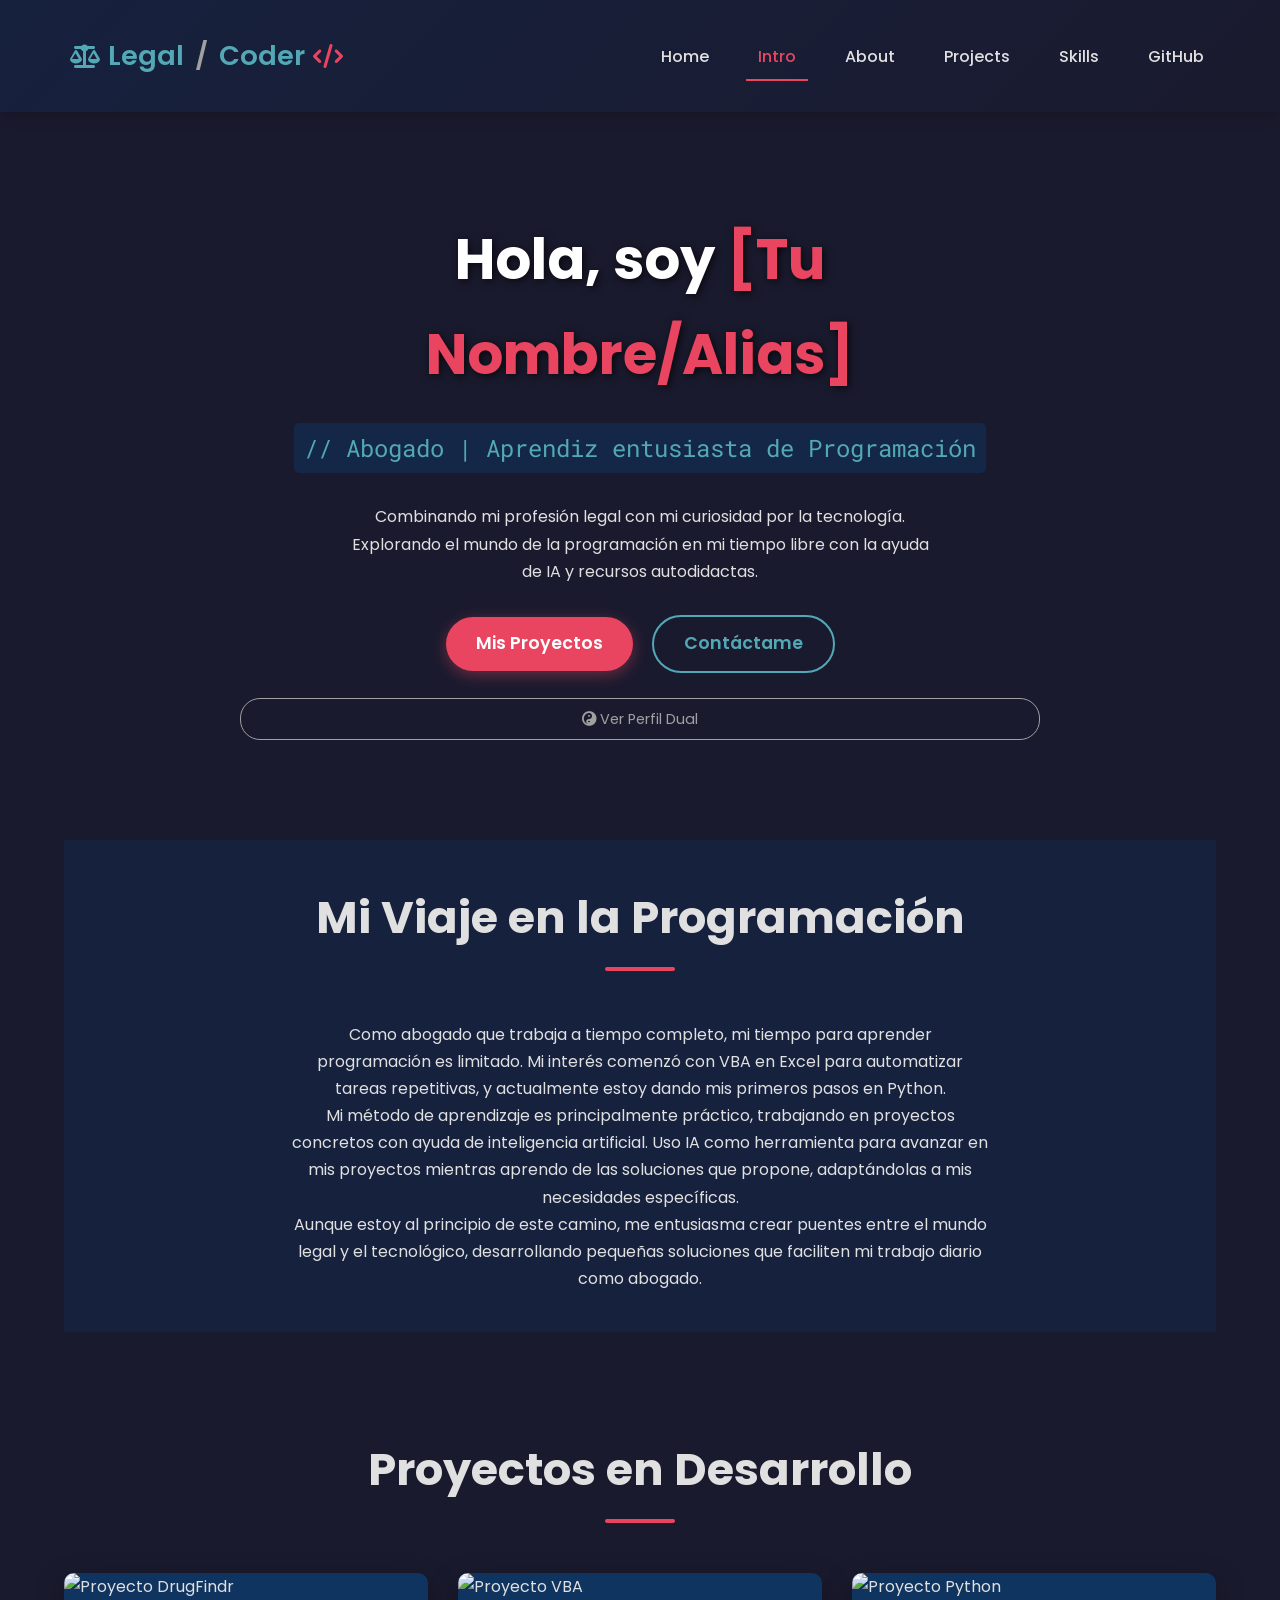
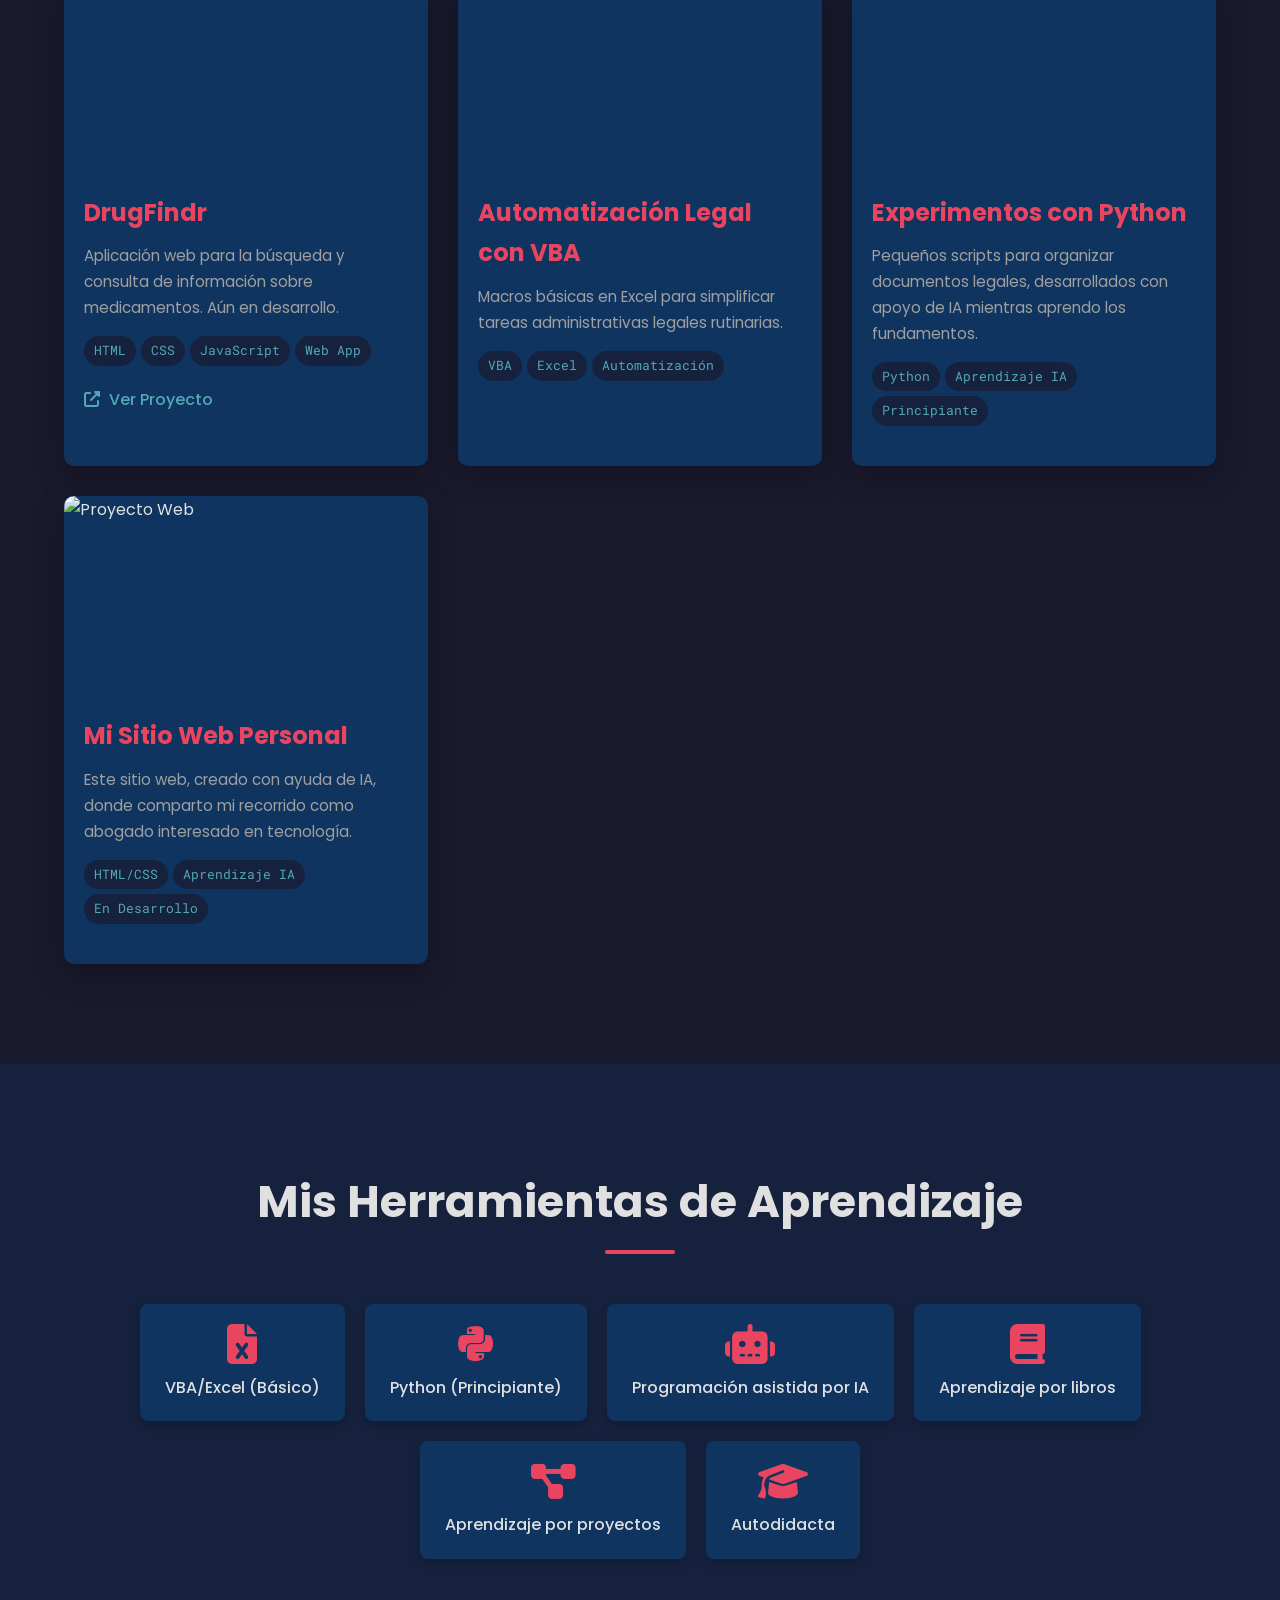
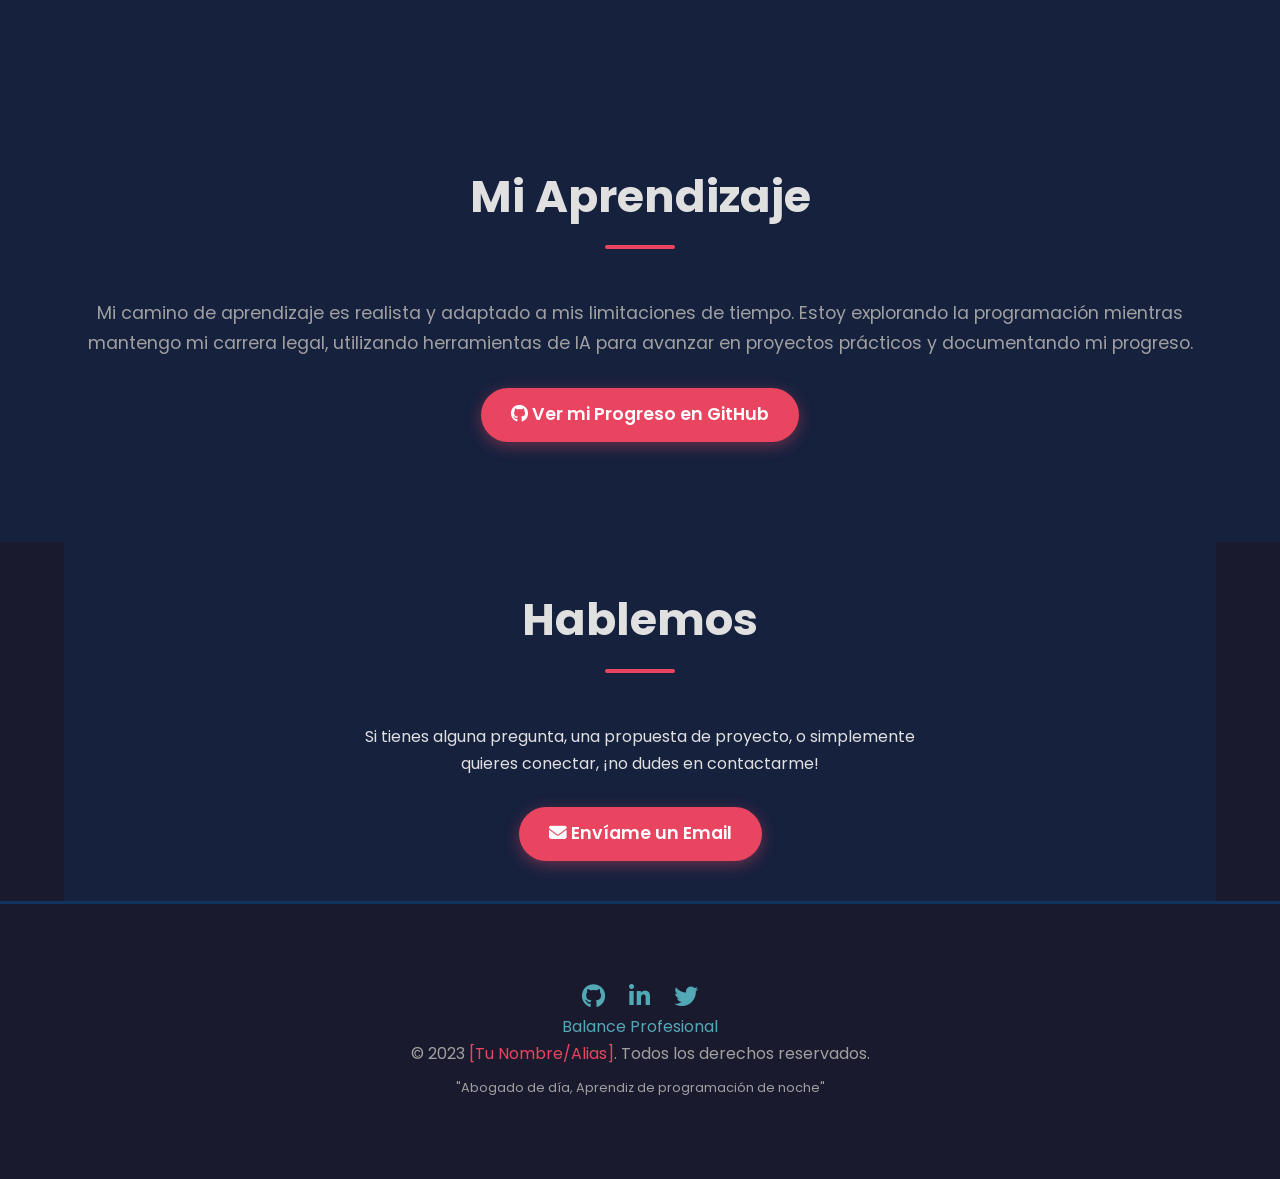
==== coder.html @ 11577c02 "Add files via upload" ====
<!DOCTYPE html>
<html lang="es">
<head>
    <meta charset="UTF-8">
    <meta name="viewport" content="width=device-width, initial-scale=1.0">
    <title>Developer Portfolio :: [Tu Nombre/Alias]</title>
    <link href="https://fonts.googleapis.com/css2?family=Roboto+Mono:wght@300;400;500;700&family=Poppins:wght@300;400;600;700&display=swap" rel="stylesheet">
    <link rel="stylesheet" href="https://cdnjs.cloudflare.com/ajax/libs/font-awesome/6.2.0/css/all.min.css">
    <style>
        :root {
            --bg-dark: #1a1a2e; /* Azul noche profundo */
            --bg-medium: #16213e; /* Azul oscuro más suave */
            --bg-light: #0f3460; /* Azul más claro para acentos */
            --primary-accent: #e94560; /* Coral vibrante */
            --secondary-accent: #53a8b6; /* Turquesa suave */
            --text-light: #e0e0e0;
            --text-dark: #1a1a2e;
            --text-muted: #a0a0a0;
            --font-primary: 'Poppins', sans-serif;
            --font-code: 'Roboto Mono', monospace;
            --transition-speed: 0.3s;
            --card-shadow: 0 10px 30px rgba(0, 0, 0, 0.3);
        }

        * {
            margin: 0;
            padding: 0;
            box-sizing: border-box;
        }

        body {
            font-family: var(--font-primary);
            background-color: var(--bg-dark);
            color: var(--text-light);
            line-height: 1.7;
            overflow-x: hidden;
        }

        .container {
            width: 90%;
            max-width: 1200px;
            margin: 0 auto;
            padding: 40px 0;
        }

        /* Header */
        header {
            background: linear-gradient(135deg, var(--bg-medium) 0%, var(--bg-dark) 100%);
            padding: 20px 0;
            position: sticky;
            top: 0;
            z-index: 1000;
            box-shadow: 0 2px 15px rgba(0,0,0,0.2);
        }

        header .container {
            display: flex;
            justify-content: space-between;
            align-items: center;
            padding: 10px 0;
        }

        .logo {
            font-family: var(--font-code);
            font-size: 1.8rem;
            font-weight: 700;
            color: var(--primary-accent);
            text-decoration: none;
        }
        .logo span {
            color: var(--secondary-accent);
        }

        .logo.ambidex-logo {
            font-family: var(--font-primary);
            font-size: 1.7rem;
            color: var(--text-light);
            font-weight: 600;
            display: flex;
            align-items: center;
            transition: color var(--transition-speed);
        }
        .logo.ambidex-logo i.fa-yin-yang {
            color: var(--primary-accent);
            margin-right: 10px;
            font-size: 1.6rem;
            transition: transform 0.4s ease, color var(--transition-speed);
        }
        .logo.ambidex-logo:hover {
            color: var(--secondary-accent);
        }
        .logo.ambidex-logo:hover i.fa-yin-yang {
            color: var(--secondary-accent);
            transform: rotate(180deg);
        }

        /* Estilos para el logo interactivo Legal / Coder copiado de lawyer.html y adaptado */
        .logo.legal-coder-logo-interactive { /* Contenedor principal del logo */
            font-family: var(--font-primary); /* Poppins para coder.html */
            font-weight: 600;
            font-size: 1.7rem; /* Tamaño del texto del logo */
            display: flex;
            align-items: center;
            text-decoration: none; 
        }

        .logo.legal-coder-logo-interactive .logo-part {
            display: flex;
            align-items: center;
            text-decoration: none;
            padding: 3px 6px;
            border-radius: 4px;
            transition: background-color var(--transition-speed), color var(--transition-speed);
        }

        .logo.legal-coder-logo-interactive .logo-part .icon-legal,
        .logo.legal-coder-logo-interactive .logo-part .icon-code {
            font-size: 1.5rem; /* Tamaño de los iconos */
            transition: color var(--transition-speed), transform var(--transition-speed);
        }

        /* Parte Legal */
        .logo.legal-coder-logo-interactive .logo-legal-part {
            color: var(--secondary-accent); /* Turquesa para Legal en coder.html */
        }
        .logo.legal-coder-logo-interactive .logo-legal-part .icon-legal {
            color: var(--secondary-accent);
            margin-right: 8px;
        }
        .logo.legal-coder-logo-interactive .logo-legal-part:hover {
            background-color: rgba(212, 175, 55, 0.15); /* Fondo amarillo dorado claro */
        }
        .logo.legal-coder-logo-interactive .logo-legal-part:hover .text-legal {
            color: #D4AF37; /* Color amarillo dorado para el texto Legal */
        }
        .logo.legal-coder-logo-interactive .logo-legal-part:hover .icon-legal {
            color: #D4AF37; /* Color amarillo dorado para el icono Legal */
            transform: scale(1.1);
        }

        /* Parte Coder */
        .logo.legal-coder-logo-interactive .logo-coder-part {
            color: var(--primary-accent); /* Coral para Coder en coder.html */
        }
        .logo.legal-coder-logo-interactive .logo-coder-part .icon-code {
            color: var(--primary-accent);
            margin-left: 8px;
        }
        .logo.legal-coder-logo-interactive .logo-coder-part:hover {
            background-color: rgba(233, 69, 96, 0.15); /* Fondo coral claro */
            color: var(--primary-accent);
        }
        .logo.legal-coder-logo-interactive .logo-coder-part:hover .icon-code {
            color: var(--primary-accent); /* Icono también coral en hover */
            transform: scale(1.1);
        }

        /* Separador */
        .logo.legal-coder-logo-interactive .logo-separator {
            color: var(--text-muted);
            text-decoration: none;
            font-size: 1.7rem; /* Mismo tamaño que el texto del logo */
            padding: 0 5px;
            transition: color var(--transition-speed);
            border-radius: 4px; /* Para consistencia de hover si se añade */
        }
        .logo.legal-coder-logo-interactive .logo-separator:hover {
            color: var(--primary-accent); /* O el color que prefieras para el hover del separador */
            background-color: rgba(255,255,255,0.05);
        }

        nav ul {
            list-style: none;
            display: flex;
        }

        nav ul li {
            margin-left: 25px;
        }

        nav ul li a {
            color: var(--text-light);
            text-decoration: none;
            font-weight: 500;
            padding: 8px 12px;
            border-radius: 5px;
            transition: background-color var(--transition-speed), color var(--transition-speed);
            position: relative;
        }
        
        nav ul li a::after {
            content: '';
            position: absolute;
            width: 0;
            height: 2px;
            bottom: -5px;
            left: 50%;
            transform: translateX(-50%);
            background-color: var(--primary-accent);
            transition: width var(--transition-speed) ease-out;
        }

        nav ul li a:hover, nav ul li a.active {
            color: var(--primary-accent);
        }
        nav ul li a:hover::after, nav ul li a.active::after {
            width: 100%;
        }


        /* Hero Section */
        .hero {
            min-height: 80vh;
            display: flex;
            align-items: center;
            text-align: center;
            background: url('https://images.unsplash.com/photo-1515879218367-8466d910aaa4?q=80&w=2069&auto=format&fit=crop') no-repeat center center/cover;
            background-attachment: fixed; /* Parallax effect */
            position: relative;
        }
        .hero::before { /* Overlay for readability */
            content: '';
            position: absolute;
            top: 0; left: 0; right: 0; bottom: 0;
            background: rgba(26, 26, 46, 0.85); /* --bg-dark with opacity */
        }

        .hero-content {
            position: relative;
            z-index: 1;
            max-width: 800px;
            margin: 0 auto;
        }

        .hero h1 {
            font-size: 3.5rem;
            font-weight: 700;
            margin-bottom: 20px;
            color: white; /* Ensure visibility over image */
            text-shadow: 2px 2px 8px rgba(0,0,0,0.7);
        }
        .hero h1 .highlight {
            color: var(--primary-accent);
        }
        .hero .subtitle {
            font-family: var(--font-code);
            font-size: 1.5rem;
            color: var(--secondary-accent);
            margin-bottom: 30px;
            display: inline-block;
            padding: 5px 10px;
            background-color: rgba(15, 52, 96, 0.5); /* --bg-light with opacity */
            border-radius: 5px;
        }

        .cta-button {
            display: inline-block;
            background-color: var(--primary-accent);
            color: white;
            padding: 12px 30px;
            text-decoration: none;
            border-radius: 50px;
            font-weight: 600;
            font-size: 1.1rem;
            transition: transform var(--transition-speed), box-shadow var(--transition-speed);
            box-shadow: 0 4px 15px rgba(233, 69, 96, 0.4);
        }
        .cta-button:hover {
            transform: translateY(-3px) scale(1.05);
            box-shadow: 0 6px 20px rgba(233, 69, 96, 0.6);
        }
        .cta-secondary {
             background: transparent;
             border: 2px solid var(--secondary-accent);
             color: var(--secondary-accent);
             margin-left: 15px;
             box-shadow: none;
        }
        .cta-secondary:hover {
            background: var(--secondary-accent);
            color: var(--bg-dark);
            box-shadow: 0 4px 15px rgba(83, 168, 182, 0.4);
        }
        .cta-balance {
            display: block; /* Para que ocupe su propia línea o inline-block si quieres junto a otros */
            margin-top: 25px;
            font-size: 0.9rem;
            color: var(--text-muted);
            text-decoration: none;
            border: 1px solid var(--text-muted);
            padding: 8px 20px;
            border-radius: 20px;
            transition: color var(--transition-speed), border-color var(--transition-speed), background-color var(--transition-speed);
        }
        .cta-balance:hover {
            color: var(--primary-accent);
            border-color: var(--primary-accent);
            background-color: rgba(233, 69, 96, 0.1);
        }


        /* Section Styling */
        section {
            padding: 60px 0;
        }
        section:nth-child(odd) { /* Alternating background for sections */
             background-color: var(--bg-medium);
        }

        .section-title {
            font-size: 2.8rem;
            font-weight: 700;
            text-align: center;
            margin-bottom: 50px;
            color: var(--text-light);
            position: relative;
        }
        .section-title::after {
            content: '';
            display: block;
            width: 70px;
            height: 4px;
            background-color: var(--primary-accent);
            margin: 10px auto 0;
            border-radius: 2px;
        }

        /* Projects Section */
        .projects-grid {
            display: grid;
            grid-template-columns: repeat(auto-fit, minmax(300px, 1fr));
            gap: 30px;
        }
        .project-card {
            background-color: var(--bg-light);
            border-radius: 10px;
            overflow: hidden;
            box-shadow: var(--card-shadow);
            transition: transform var(--transition-speed), box-shadow var(--transition-speed);
            display: flex;
            flex-direction: column;
        }
        .project-card:hover {
            transform: translateY(-10px);
            box-shadow: 0 15px 40px rgba(0,0,0,0.5);
        }
        .project-card img {
            width: 100%;
            height: 200px;
            object-fit: cover;
            transition: opacity var(--transition-speed);
        }
        .project-card:hover img {
            opacity: 0.8;
        }
        .project-content {
            padding: 20px;
            flex-grow: 1;
        }
        .project-content h3 {
            font-size: 1.5rem;
            color: var(--primary-accent);
            margin-bottom: 10px;
        }
        .project-content p {
            font-size: 0.95rem;
            color: var(--text-muted);
            margin-bottom: 15px;
        }
        .project-tags {
            margin-bottom: 15px;
        }
        .project-tags .tag {
            display: inline-block;
            background-color: var(--bg-medium);
            color: var(--secondary-accent);
            padding: 4px 10px;
            border-radius: 15px;
            font-size: 0.8rem;
            margin-right: 5px;
            margin-bottom: 5px;
            font-family: var(--font-code);
        }
        .project-links a {
            color: var(--secondary-accent);
            text-decoration: none;
            margin-right: 15px;
            font-weight: 500;
            transition: color var(--transition-speed);
        }
        .project-links a:hover {
            color: var(--primary-accent);
        }
        .project-links a i {
            margin-right: 5px;
        }

        /* Skills Section */
        .skills-grid {
            display: flex;
            flex-wrap: wrap;
            justify-content: center;
            gap: 20px;
        }
        .skill-item {
            background-color: var(--bg-light);
            padding: 20px 25px;
            border-radius: 8px;
            text-align: center;
            min-width: 120px;
            box-shadow: 0 4px 10px rgba(0,0,0,0.2);
            transition: transform var(--transition-speed), box-shadow var(--transition-speed);
        }
        .skill-item:hover {
            transform: translateY(-5px);
            box-shadow: 0 8px 20px rgba(0,0,0,0.3);
        }
        .skill-item i {
            font-size: 2.5rem;
            color: var(--primary-accent);
            margin-bottom: 10px;
        }
        .skill-item span {
            display: block;
            font-weight: 500;
            color: var(--text-light);
        }

        /* GitHub Section */
        #github {
            background-color: var(--bg-medium); /* Consistent with alternating backgrounds */
        }
        .github-showcase {
            text-align: center;
        }
        .github-showcase p {
            font-size: 1.1rem;
            margin-bottom: 30px;
            color: var(--text-muted);
        }
        /* Consider embedding GitHub activity or repos here using JavaScript if desired */


        /* Footer */
        footer {
            background-color: var(--bg-dark);
            text-align: center;
            padding: 30px 0;
            border-top: 3px solid var(--bg-light);
        }
        footer p {
            color: var(--text-muted);
            margin-bottom: 10px;
        }
        .footer-links a, .social-media a {
            color: var(--secondary-accent);
            text-decoration: none;
            margin: 0 10px;
            transition: color var(--transition-speed);
        }
        .footer-links a:hover, .social-media a:hover {
            color: var(--primary-accent);
        }
        .social-media { margin-top: 10px; }
        .social-media a i { font-size: 1.5rem; }

        /* Responsive */
        @media (max-width: 992px) {
            .hero h1 { font-size: 2.8rem; }
            .hero .subtitle { font-size: 1.2rem; }
            .section-title { font-size: 2.3rem; }
        }
        @media (max-width: 768px) {
            header .container { flex-direction: column; }
            .logo { margin-bottom: 15px; }
            nav ul { justify-content: center; flex-wrap: wrap; }
            nav ul li { margin: 5px 10px; }
            
            .hero { min-height: 60vh; padding: 40px 0;}
            .hero h1 { font-size: 2.2rem; }
            .hero .subtitle { font-size: 1rem; }
            .cta-button { font-size: 1rem; padding: 10px 25px; }

            .projects-grid { grid-template-columns: 1fr; }
        }

        /* Utility class for animations (example) */
        .fade-in {
            opacity: 0;
            transform: translateY(20px);
            animation: fadeInAnimation 0.8s ease-out forwards;
        }
        @keyframes fadeInAnimation {
            to {
                opacity: 1;
                transform: translateY(0);
            }
        }
    </style>
</head>
<body>

    <header>
        <div class="container">
            <div class="logo legal-coder-logo-interactive">
                <a href="lawyer.html" class="logo-part logo-legal-part" title="Ir a Perfil Legal">
                    <i class="fas fa-balance-scale icon-legal"></i>
                    <span class="text-legal">Legal</span>
                </a>
                <a href="index.html" class="logo-separator" title="Ir a Balance">/</a>
                <a href="coder.html" class="logo-part logo-coder-part" title="Ir a Perfil Coder">
                    <span class="text-coder">Coder</span>
                    <i class="fas fa-code icon-code"></i>
                </a>
            </div>
            <nav>
                <ul>
                    <li><a href="index.html">Home</a></li>
                    <li><a href="#hero">Intro</a></li>
                    <li><a href="#about">About</a></li>
                    <li><a href="#projects">Projects</a></li>
                    <li><a href="#skills">Skills</a></li>
                    <li><a href="#github">GitHub</a></li>
                </ul>
            </nav>
        </div>
    </header>

    <section id="hero" class="hero">
        <div class="hero-content container">
            <h1>Hola, soy <span class="highlight">[Tu Nombre/Alias]</span></h1>
            <p class="subtitle">// Abogado | Aprendiz entusiasta de Programación</p>
            <p style="margin-bottom: 30px; max-width: 600px; margin-left:auto; margin-right:auto;">Combinando mi profesión legal con mi curiosidad por la tecnología. Explorando el mundo de la programación en mi tiempo libre con la ayuda de IA y recursos autodidactas.</p>
            <a href="#projects" class="cta-button">Mis Proyectos</a>
            <a href="#contact" class="cta-button cta-secondary">Contáctame</a>
            <a href="index.html" class="cta-balance"><i class="fas fa-yin-yang"></i> Ver Perfil Dual</a>
        </div>
    </section>

    <section id="about" class="container">
        <h2 class="section-title">Mi Viaje en la Programación</h2>
        <div style="text-align: center; max-width: 700px; margin: 0 auto;">
            <p class="fade-in" style="animation-delay: 0.2s;">Como abogado que trabaja a tiempo completo, mi tiempo para aprender programación es limitado. Mi interés comenzó con VBA en Excel para automatizar tareas repetitivas, y actualmente estoy dando mis primeros pasos en Python.</p>
            <p class="fade-in" style="animation-delay: 0.4s;">Mi método de aprendizaje es principalmente práctico, trabajando en proyectos concretos con ayuda de inteligencia artificial. Uso IA como herramienta para avanzar en mis proyectos mientras aprendo de las soluciones que propone, adaptándolas a mis necesidades específicas.</p>
            <p class="fade-in" style="animation-delay: 0.6s;">Aunque estoy al principio de este camino, me entusiasma crear puentes entre el mundo legal y el tecnológico, desarrollando pequeñas soluciones que faciliten mi trabajo diario como abogado.</p>
        </div>
    </section>

    <section id="projects">
        <div class="container">
            <h2 class="section-title">Proyectos en Desarrollo</h2>
            <div class="projects-grid">
                <!-- Proyecto DrugFindr -->
                <div class="project-card fade-in" style="animation-delay: 0.1s;">
                    <img src="https://images.unsplash.com/photo-1551288049-bebda4e38f71?q=80&w=2070&auto=format&fit=crop" alt="Proyecto DrugFindr">
                    <div class="project-content">
                        <h3>DrugFindr</h3>
                        <p>Aplicación web para la búsqueda y consulta de información sobre medicamentos. Aún en desarrollo.</p>
                        <div class="project-tags">
                            <span class="tag">HTML</span><span class="tag">CSS</span><span class="tag">JavaScript</span><span class="tag">Web App</span>
                        </div>
                        <div class="project-links">
                            <a href="../DrugFindr/drugfindr.html" target="_blank"><i class="fas fa-external-link-alt"></i> Ver Proyecto</a>
                            <!-- <a href="#" target="_blank"><i class="fab fa-github"></i> Ver Código</a> -->
                        </div>
                    </div>
                </div>
                <!-- Proyecto VBA -->
                <div class="project-card fade-in" style="animation-delay: 0.2s;">
                    <img src="https://images.unsplash.com/photo-1591696205602-2f950c417cb9?q=80&w=2070&auto=format&fit=crop" alt="Proyecto VBA">
                    <div class="project-content">
                        <h3>Automatización Legal con VBA</h3>
                        <p>Macros básicas en Excel para simplificar tareas administrativas legales rutinarias.</p>
                        <div class="project-tags">
                            <span class="tag">VBA</span><span class="tag">Excel</span><span class="tag">Automatización</span>
                        </div>
                    </div>
                </div>
                <!-- Proyecto Python -->
                <div class="project-card fade-in" style="animation-delay: 0.4s;">
                    <img src="https://images.unsplash.com/photo-1526379879527-8552f983a6b9?q=80&w=2070&auto=format&fit=crop" alt="Proyecto Python">
                    <div class="project-content">
                        <h3>Experimentos con Python</h3>
                        <p>Pequeños scripts para organizar documentos legales, desarrollados con apoyo de IA mientras aprendo los fundamentos.</p>
                        <div class="project-tags">
                            <span class="tag">Python</span><span class="tag">Aprendizaje IA</span><span class="tag">Principiante</span>
                        </div>
                    </div>
                </div>
                <!-- Proyecto Web -->
                <div class="project-card fade-in" style="animation-delay: 0.6s;">
                    <img src="https://images.unsplash.com/photo-1547658719-da2b51169166?q=80&w=2064&auto=format&fit=crop" alt="Proyecto Web">
                    <div class="project-content">
                        <h3>Mi Sitio Web Personal</h3>
                        <p>Este sitio web, creado con ayuda de IA, donde comparto mi recorrido como abogado interesado en tecnología.</p>
                        <div class="project-tags">
                            <span class="tag">HTML/CSS</span><span class="tag">Aprendizaje IA</span><span class="tag">En Desarrollo</span>
                        </div>
                    </div>
                </div>
            </div>
        </div>
    </section>

    <section id="skills">
        <div class="container">
            <h2 class="section-title">Mis Herramientas de Aprendizaje</h2>
            <div class="skills-grid">
                <div class="skill-item fade-in" style="animation-delay: 0.1s;"> <i class="fas fa-file-excel"></i> <span>VBA/Excel (Básico)</span> </div>
                <div class="skill-item fade-in" style="animation-delay: 0.2s;"> <i class="fab fa-python"></i> <span>Python (Principiante)</span> </div>
                <div class="skill-item fade-in" style="animation-delay: 0.3s;"> <i class="fas fa-robot"></i> <span>Programación asistida por IA</span> </div>
                <div class="skill-item fade-in" style="animation-delay: 0.4s;"> <i class="fas fa-book"></i> <span>Aprendizaje por libros</span> </div>
                <div class="skill-item fade-in" style="animation-delay: 0.5s;"> <i class="fas fa-project-diagram"></i> <span>Aprendizaje por proyectos</span> </div>
                <div class="skill-item fade-in" style="animation-delay: 0.6s;"> <i class="fas fa-graduation-cap"></i> <span>Autodidacta</span> </div>
            </div>
        </div>
    </section>

    <section id="github">
        <div class="container github-showcase">
            <h2 class="section-title">Mi Aprendizaje</h2>
            <p>Mi camino de aprendizaje es realista y adaptado a mis limitaciones de tiempo. Estoy explorando la programación mientras mantengo mi carrera legal, utilizando herramientas de IA para avanzar en proyectos prácticos y documentando mi progreso.</p>
            <a href="https://github.com/[TU_USUARIO_GITHUB]" target="_blank" class="cta-button github-profile-link"><i class="fab fa-github"></i> Ver mi Progreso en GitHub</a>
        </div>
    </section>
    
    <section id="contact" class="container" style="text-align: center;">
         <h2 class="section-title">Hablemos</h2>
         <p style="max-width: 600px; margin: 0 auto 30px auto;">Si tienes alguna pregunta, una propuesta de proyecto, o simplemente quieres conectar, ¡no dudes en contactarme!</p>
         <a href="mailto:tuemail@example.com" class="cta-button"><i class="fas fa-envelope"></i> Envíame un Email</a>
    </section>


    <footer>
        <div class="container">
            <div class="social-media">
                <a href="https://github.com/[TU_USUARIO_GITHUB]" target="_blank" title="GitHub"><i class="fab fa-github"></i></a>
                <a href="https://linkedin.com/in/[TU_PERFIL_LINKEDIN]" target="_blank" title="LinkedIn"><i class="fab fa-linkedin-in"></i></a>
                <a href="https://twitter.com/[TU_USUARIO_TWITTER]" target="_blank" title="Twitter"><i class="fab fa-twitter"></i></a>
                <!-- Añade otras redes si es relevante -->
            </div>
            <div class="footer-links">
                <a href="index.html">Balance Profesional</a>
                <!-- <a href="#privacidad">Política de Privacidad</a> -->
            </div>
            <p>&copy; 2023 <a href="#hero" style="color: var(--primary-accent); text-decoration:none;">[Tu Nombre/Alias]</a>. Todos los derechos reservados.</p>
            <p style="font-size: 0.8rem;">"Abogado de día, Aprendiz de programación de noche"</p>
        </div>
    </footer>
    
    <script>
        // Smooth scrolling for navigation links
        document.querySelectorAll('header nav a[href^="#"], .hero a[href^="#"]').forEach(anchor => {
            anchor.addEventListener('click', function (e) {
                e.preventDefault();
                const targetId = this.getAttribute('href');
                if (targetId.length > 1 && document.querySelector(targetId)) {
                    document.querySelector(targetId).scrollIntoView({
                        behavior: 'smooth'
                    });
                    // Update active link in header
                    document.querySelectorAll('header nav a').forEach(a => a.classList.remove('active'));
                    // For hero buttons, highlight corresponding nav link in nav
                    const navLink = document.querySelector(`header nav a[href="${targetId}"]`);
                    if(navLink) navLink.classList.add('active');
                }
            });
        });

        // Active link highlighting on scroll
        const sections = document.querySelectorAll("section[id]");
        const navLinks = document.querySelectorAll("header nav a");

        window.addEventListener("scroll", () => {
            let current = ""; 
            // Asegurarse que sections existe y tiene elementos antes de acceder a offsetTop
            if (sections && sections.length > 0) {
                sections.forEach((section) => {
                    const sectionTop = section.offsetTop;
                    if (pageYOffset >= sectionTop - 100) { 
                        current = section.getAttribute("id");
                    }
                });
            }

            navLinks.forEach((a) => {
                a.classList.remove("active");
                const href = a.getAttribute("href");

                if (window.location.pathname.endsWith('index.html') && href === 'index.html') {
                    a.classList.add("active");
                } else if (window.location.pathname.endsWith('coder.html')) {
                    if (href === `#\${current}`) {
                        a.classList.add("active");
                    }
                    // Activar "Intro" si no hay otra sección y estamos al inicio de coder.html
                    if (!current && href === "#hero" && sections.length > 0 && pageYOffset < sections[0].offsetTop - 100) {
                        const introLink = document.querySelector('header nav a[href="#hero"]');
                        if(introLink) introLink.classList.add('active');
                    } else if (!current && href === "#hero" && sections.length === 0) { // Caso borde: no hay secciones, solo hero
                        const introLink = document.querySelector('header nav a[href="#hero"]');
                        if(introLink) introLink.classList.add('active');
                    }
                } else if (window.location.pathname.endsWith('lawyer.html')) {
                    // Lógica similar para lawyer.html si fuera necesario (actualmente no se edita aquí)
                }
            });
        });

        // Simple fade-in animation on scroll for elements with .fade-in
        const fadeInElements = document.querySelectorAll('.fade-in');
        const observer = new IntersectionObserver((entries) => {
            entries.forEach(entry => {
                if (entry.isIntersecting) {
                    entry.target.style.animationPlayState = 'running';
                    observer.unobserve(entry.target); // Optional: stop observing after animation
                }
            });
        }, { threshold: 0.1 }); // Trigger when 10% of the element is visible

        fadeInElements.forEach(el => {
            el.style.animationPlayState = 'paused'; // Start paused
            observer.observe(el);
        });

        // Placeholder: Recuerda cambiar [Tu Nombre/Alias], [X] años, [TU_USUARIO_GITHUB], etc.
        // por tu información real.
    </script>

</body>
</html>
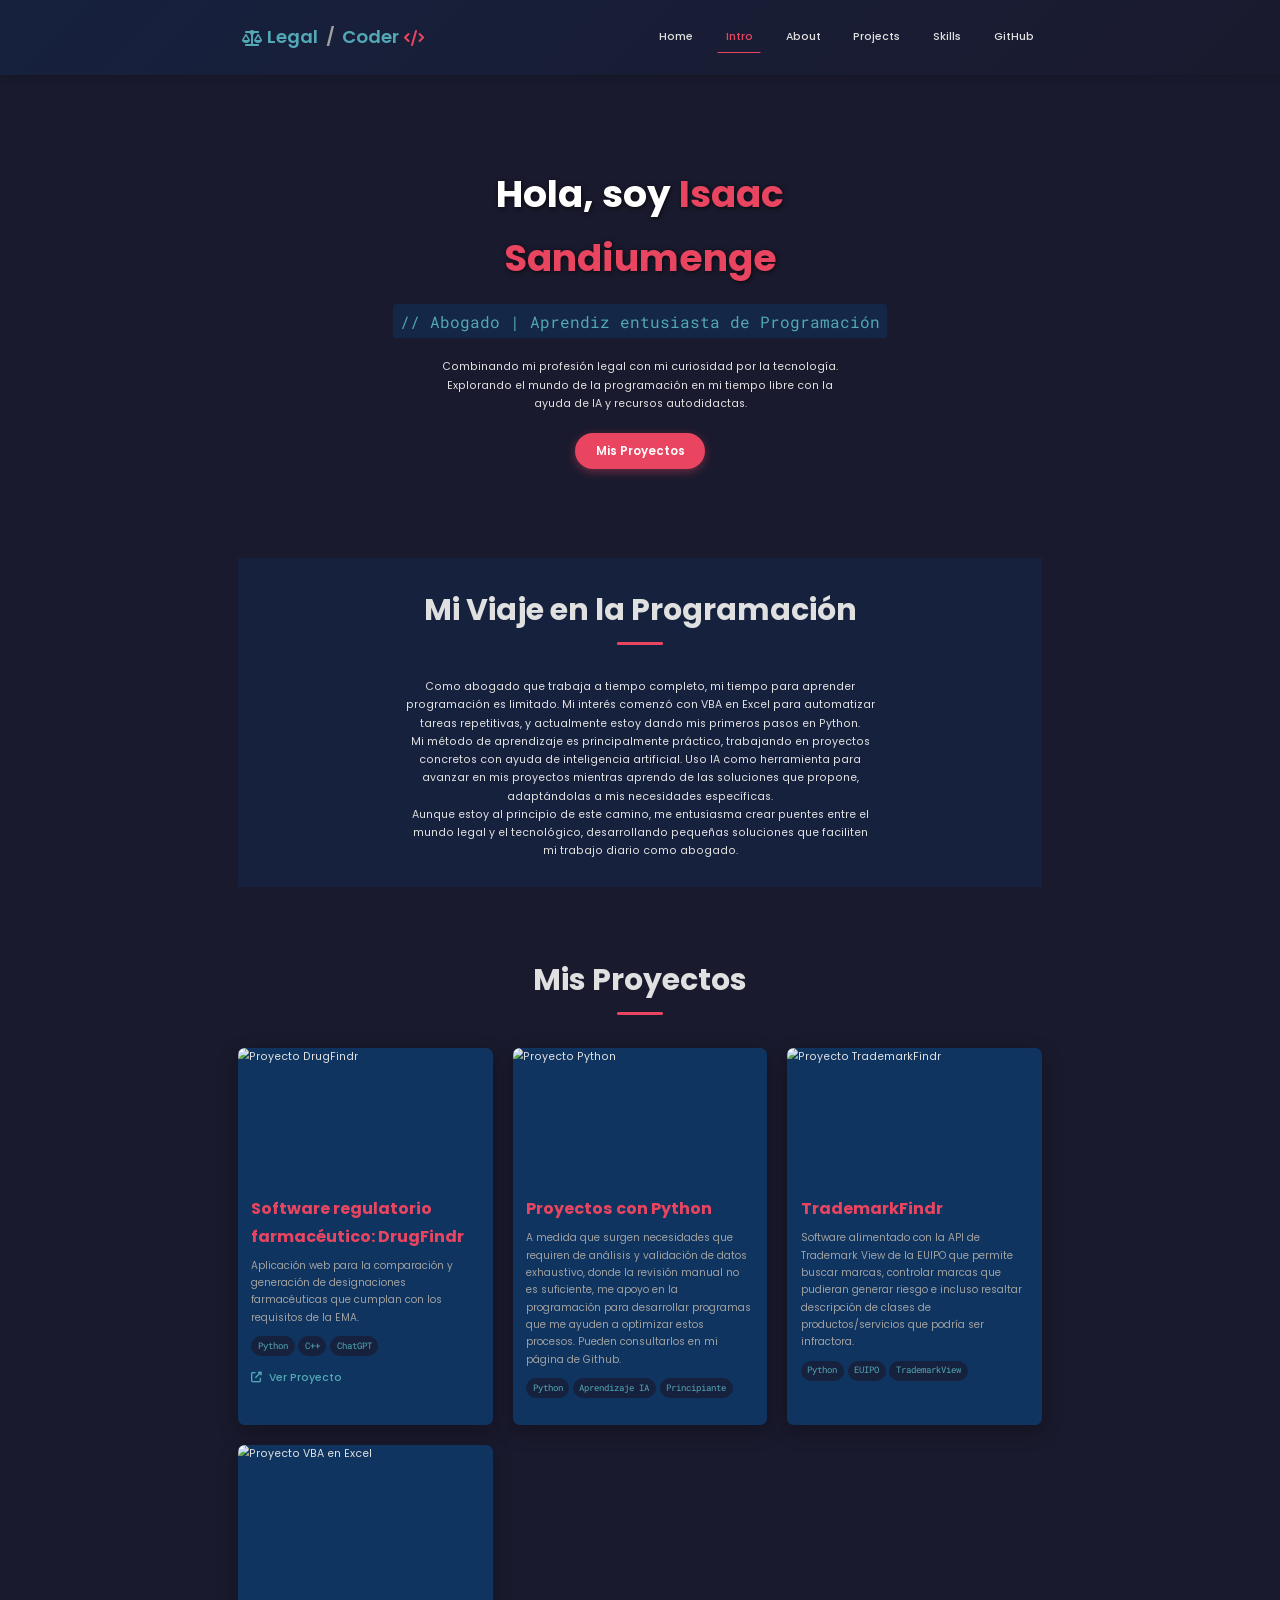
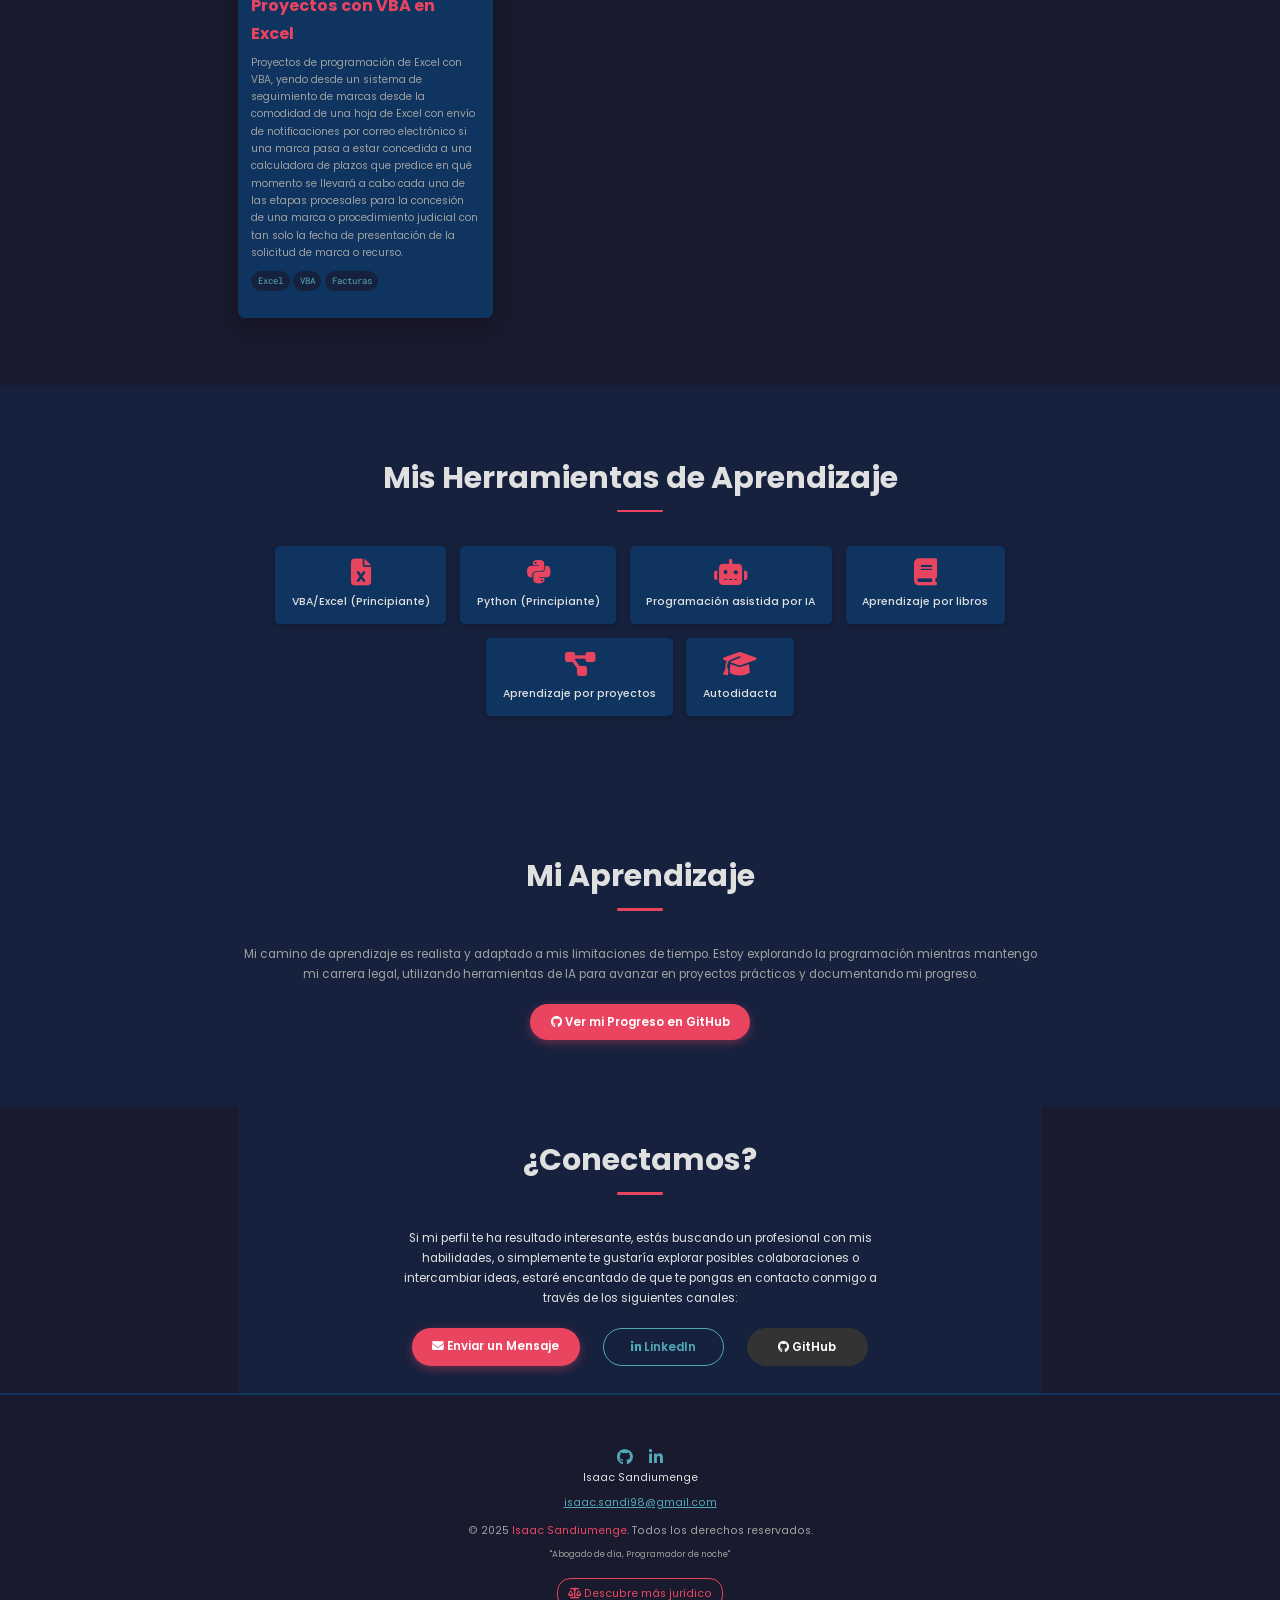
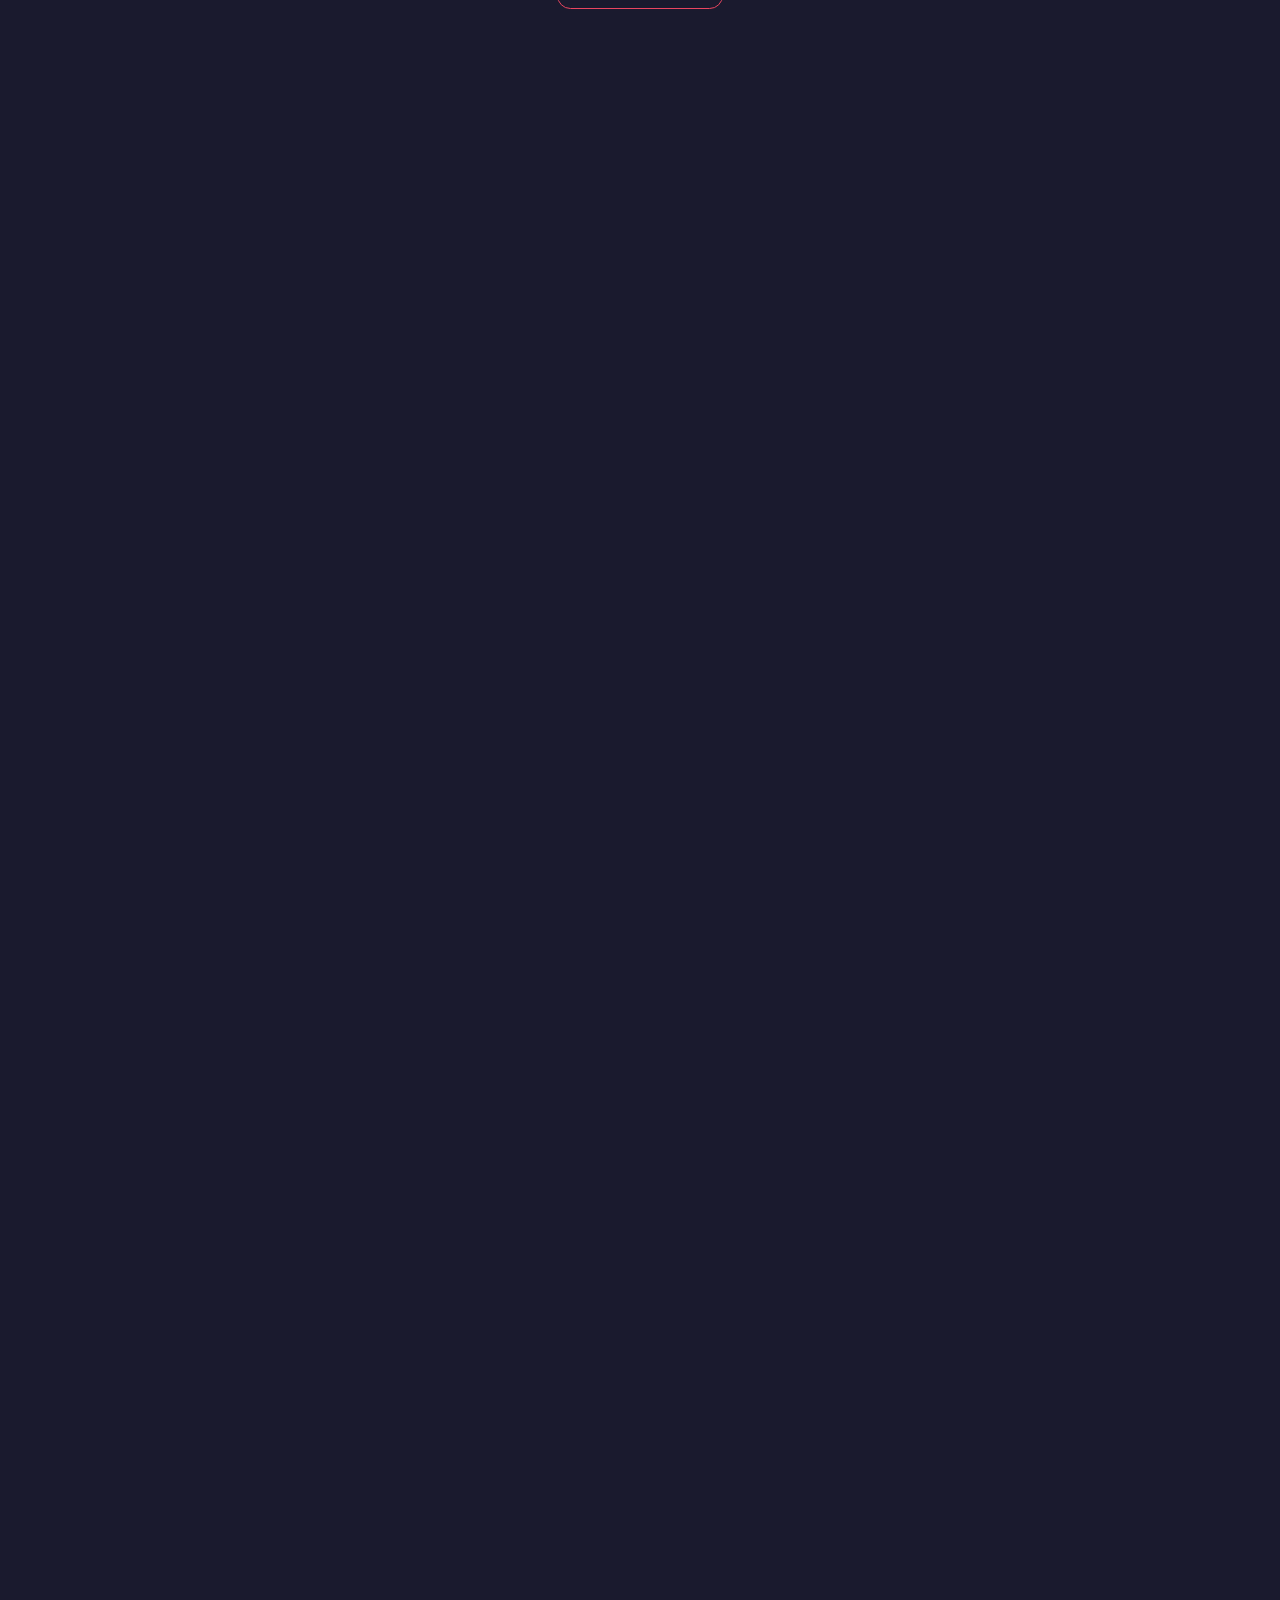
==== commit 5b663da0: "Add files via upload" ====
--- a/coder.html
+++ b/coder.html
@@ -3,7 +3,7 @@
 <head>
     <meta charset="UTF-8">
     <meta name="viewport" content="width=device-width, initial-scale=1.0">
-    <title>Developer Portfolio :: [Tu Nombre/Alias]</title>
+    <title>Developer Portfolio :: [Isaac Sandiumenge]</title>
     <link href="https://fonts.googleapis.com/css2?family=Roboto+Mono:wght@300;400;500;700&family=Poppins:wght@300;400;600;700&display=swap" rel="stylesheet">
     <link rel="stylesheet" href="https://cdnjs.cloudflare.com/ajax/libs/font-awesome/6.2.0/css/all.min.css">
     <style>
@@ -34,6 +34,7 @@
             color: var(--text-light);
             line-height: 1.7;
             overflow-x: hidden;
+            zoom: 0.67; /* Aplicamos el zoom para escalar la página */
         }
 
         .container {
@@ -528,12 +529,10 @@
 
     <section id="hero" class="hero">
         <div class="hero-content container">
-            <h1>Hola, soy <span class="highlight">[Tu Nombre/Alias]</span></h1>
+            <h1>Hola, soy <span class="highlight">Isaac Sandiumenge</span></h1>
             <p class="subtitle">// Abogado | Aprendiz entusiasta de Programación</p>
             <p style="margin-bottom: 30px; max-width: 600px; margin-left:auto; margin-right:auto;">Combinando mi profesión legal con mi curiosidad por la tecnología. Explorando el mundo de la programación en mi tiempo libre con la ayuda de IA y recursos autodidactas.</p>
             <a href="#projects" class="cta-button">Mis Proyectos</a>
-            <a href="#contact" class="cta-button cta-secondary">Contáctame</a>
-            <a href="index.html" class="cta-balance"><i class="fas fa-yin-yang"></i> Ver Perfil Dual</a>
         </div>
     </section>
 
@@ -548,53 +547,58 @@
 
     <section id="projects">
         <div class="container">
-            <h2 class="section-title">Proyectos en Desarrollo</h2>
+            <h2 class="section-title">Mis Proyectos</h2>
             <div class="projects-grid">
-                <!-- Proyecto DrugFindr -->
+                <!-- Fila Superior -->
+                <!-- Proyecto DrugFindr (Izquierda) -->
                 <div class="project-card fade-in" style="animation-delay: 0.1s;">
                     <img src="https://images.unsplash.com/photo-1551288049-bebda4e38f71?q=80&w=2070&auto=format&fit=crop" alt="Proyecto DrugFindr">
                     <div class="project-content">
-                        <h3>DrugFindr</h3>
-                        <p>Aplicación web para la búsqueda y consulta de información sobre medicamentos. Aún en desarrollo.</p>
+                        <h3>Software regulatorio farmacéutico: DrugFindr</h3>
+                        <p>Aplicación web para la comparación y generación de designaciones farmacéuticas que cumplan con los requisitos de la EMA.</p>
                         <div class="project-tags">
-                            <span class="tag">HTML</span><span class="tag">CSS</span><span class="tag">JavaScript</span><span class="tag">Web App</span>
+                            <span class="tag">Python</span><span class="tag">C++</span><span class="tag">ChatGPT</span>
                         </div>
                         <div class="project-links">
-                            <a href="../DrugFindr/drugfindr.html" target="_blank"><i class="fas fa-external-link-alt"></i> Ver Proyecto</a>
+                            <a href="DrugFindr.html" target="_blank"><i class="fas fa-external-link-alt"></i> Ver Proyecto</a>
                             <!-- <a href="#" target="_blank"><i class="fab fa-github"></i> Ver Código</a> -->
                         </div>
                     </div>
                 </div>
-                <!-- Proyecto VBA -->
+
+                <!-- Proyecto Python (Derecha) -->
                 <div class="project-card fade-in" style="animation-delay: 0.2s;">
-                    <img src="https://images.unsplash.com/photo-1591696205602-2f950c417cb9?q=80&w=2070&auto=format&fit=crop" alt="Proyecto VBA">
+                    <img src="https://images.unsplash.com/photo-1517694712202-14dd9538aa97?q=80&w=2070&auto=format&fit=crop" alt="Proyecto Python"> <!-- Imagen añadida -->
                     <div class="project-content">
-                        <h3>Automatización Legal con VBA</h3>
-                        <p>Macros básicas en Excel para simplificar tareas administrativas legales rutinarias.</p>
-                        <div class="project-tags">
-                            <span class="tag">VBA</span><span class="tag">Excel</span><span class="tag">Automatización</span>
-                        </div>
-                    </div>
-                </div>
-                <!-- Proyecto Python -->
-                <div class="project-card fade-in" style="animation-delay: 0.4s;">
-                    <img src="https://images.unsplash.com/photo-1526379879527-8552f983a6b9?q=80&w=2070&auto=format&fit=crop" alt="Proyecto Python">
-                    <div class="project-content">
-                        <h3>Experimentos con Python</h3>
-                        <p>Pequeños scripts para organizar documentos legales, desarrollados con apoyo de IA mientras aprendo los fundamentos.</p>
+                        <h3>Proyectos con Python</h3>
+                        <p>A medida que surgen necesidades que requiren de análisis y validación de datos exhaustivo, donde la revisión manual no es suficiente, me apoyo en la programación para desarrollar programas que me ayuden a optimizar estos procesos. Pueden consultarlos en mi página de Github.</p>
                         <div class="project-tags">
                             <span class="tag">Python</span><span class="tag">Aprendizaje IA</span><span class="tag">Principiante</span>
                         </div>
                     </div>
                 </div>
-                <!-- Proyecto Web -->
-                <div class="project-card fade-in" style="animation-delay: 0.6s;">
-                    <img src="https://images.unsplash.com/photo-1547658719-da2b51169166?q=80&w=2064&auto=format&fit=crop" alt="Proyecto Web">
+
+                <!-- Fila Inferior -->
+                <!-- Proyecto TrademarkFindr (Izquierda) -->
+                <div class="project-card fade-in" style="animation-delay: 0.3s;">
+                    <img src="https://images.unsplash.com/photo-1591696205602-2f950c417cb9?q=80&w=2070&auto=format&fit=crop" alt="Proyecto TrademarkFindr">
                     <div class="project-content">
-                        <h3>Mi Sitio Web Personal</h3>
-                        <p>Este sitio web, creado con ayuda de IA, donde comparto mi recorrido como abogado interesado en tecnología.</p>
+                        <h3>TrademarkFindr</h3> <!-- Título cambiado -->
+                        <p>Software alimentado con la API de Trademark View de la EUIPO que permite buscar marcas, controlar marcas que pudieran generar riesgo e incluso resaltar descripción de clases de productos/servicios que podría ser infractora.</p>
                         <div class="project-tags">
-                            <span class="tag">HTML/CSS</span><span class="tag">Aprendizaje IA</span><span class="tag">En Desarrollo</span>
+                            <span class="tag">Python</span><span class="tag">EUIPO</span><span class="tag">TrademarkView</span>
+                        </div>
+                    </div>
+                </div>
+
+                <!-- Proyecto VBA (Derecha) -->
+                <div class="project-card fade-in" style="animation-delay: 0.4s;">
+                    <img src="https://images.unsplash.com/photo-1547658719-da2b51169166?q=80&w=2064&auto=format&fit=crop" alt="Proyecto VBA en Excel">
+                    <div class="project-content">
+                        <h3>Proyectos con VBA en Excel</h3>
+                        <p></Em>Proyectos de programación de Excel con VBA, yendo desde un sistema de seguimiento de marcas desde la comodidad de una hoja de Excel con envío de notificaciones por correo electrónico si una marca pasa a estar concedida a una calculadora de plazos que predice en qué momento se llevará a cabo cada una de las etapas procesales para la concesión de una marca o procedimiento judicial con tan solo la fecha de presentación de la solicitud de marca o recurso.</p>
+                        <div class="project-tags">
+                            <span class="tag">Excel</span><span class="tag">VBA</span><span class="tag">Facturas</span>
                         </div>
                     </div>
                 </div>
@@ -606,7 +610,7 @@
         <div class="container">
             <h2 class="section-title">Mis Herramientas de Aprendizaje</h2>
             <div class="skills-grid">
-                <div class="skill-item fade-in" style="animation-delay: 0.1s;"> <i class="fas fa-file-excel"></i> <span>VBA/Excel (Básico)</span> </div>
+                <div class="skill-item fade-in" style="animation-delay: 0.1s;"> <i class="fas fa-file-excel"></i> <span>VBA/Excel (Principiante)</span> </div>
                 <div class="skill-item fade-in" style="animation-delay: 0.2s;"> <i class="fab fa-python"></i> <span>Python (Principiante)</span> </div>
                 <div class="skill-item fade-in" style="animation-delay: 0.3s;"> <i class="fas fa-robot"></i> <span>Programación asistida por IA</span> </div>
                 <div class="skill-item fade-in" style="animation-delay: 0.4s;"> <i class="fas fa-book"></i> <span>Aprendizaje por libros</span> </div>
@@ -620,31 +624,38 @@
         <div class="container github-showcase">
             <h2 class="section-title">Mi Aprendizaje</h2>
             <p>Mi camino de aprendizaje es realista y adaptado a mis limitaciones de tiempo. Estoy explorando la programación mientras mantengo mi carrera legal, utilizando herramientas de IA para avanzar en proyectos prácticos y documentando mi progreso.</p>
-            <a href="https://github.com/[TU_USUARIO_GITHUB]" target="_blank" class="cta-button github-profile-link"><i class="fab fa-github"></i> Ver mi Progreso en GitHub</a>
+            <a href="https://github.com/Isandi98" target="_blank" class="cta-button github-profile-link"><i class="fab fa-github"></i> Ver mi Progreso en GitHub</a>
         </div>
     </section>
     
     <section id="contact" class="container" style="text-align: center;">
-         <h2 class="section-title">Hablemos</h2>
-         <p style="max-width: 600px; margin: 0 auto 30px auto;">Si tienes alguna pregunta, una propuesta de proyecto, o simplemente quieres conectar, ¡no dudes en contactarme!</p>
-         <a href="mailto:tuemail@example.com" class="cta-button"><i class="fas fa-envelope"></i> Envíame un Email</a>
+         <h2 class="section-title">¿Conectamos?</h2>
+         <p style="max-width: 750px; margin: 0 auto 30px auto; font-size: 1.1rem; color: var(--text-light);">Si mi perfil te ha resultado interesante, estás buscando un profesional con mis habilidades, o simplemente te gustaría explorar posibles colaboraciones o intercambiar ideas, estaré encantado de que te pongas en contacto conmigo a través de los siguientes canales:</p>
+         <div class="contact-buttons" style="display: flex; justify-content: center; gap: 20px; flex-wrap: wrap;">
+            <a href="mailto:isaac.sandi98@gmail.com" class="cta-button" style="min-width: 180px;"><i class="fas fa-envelope"></i> Enviar un Mensaje</a>
+            <a href="https://www.linkedin.com/in/isaac-yael-sandiumenge-torres-955063232/" target="_blank" class="cta-button cta-secondary" style="min-width: 180px;"><i class="fab fa-linkedin-in"></i> LinkedIn</a>
+            <a href="https://github.com/Isandi98" target="_blank" class="cta-button cta-secondary" style="background-color: #333; color: white; border-color: #333; min-width: 180px;"><i class="fab fa-github"></i> GitHub</a>
+         </div>
     </section>
 
 
-    <footer>
+    <footer class="coder-footer">
         <div class="container">
             <div class="social-media">
-                <a href="https://github.com/[TU_USUARIO_GITHUB]" target="_blank" title="GitHub"><i class="fab fa-github"></i></a>
-                <a href="https://linkedin.com/in/[TU_PERFIL_LINKEDIN]" target="_blank" title="LinkedIn"><i class="fab fa-linkedin-in"></i></a>
-                <a href="https://twitter.com/[TU_USUARIO_TWITTER]" target="_blank" title="Twitter"><i class="fab fa-twitter"></i></a>
+                <a href="https://github.com/Isandi98" target="_blank" title="GitHub"><i class="fab fa-github"></i></a>
+                <a href="https://www.linkedin.com/in/isaac-yael-sandiumenge-torres-955063232/" target="_blank" title="LinkedIn"><i class="fab fa-linkedin-in"></i></a>
                 <!-- Añade otras redes si es relevante -->
             </div>
+            <div class="footer-contact-info">
+                <p style="color: var(--text-light);">Isaac Sandiumenge</p>
+                <p><a href="mailto:isaac.sandi98@gmail.com" style="color: var(--secondary-accent);">isaac.sandi98@gmail.com</a></p>
+            </div>
             <div class="footer-links">
-                <a href="index.html">Balance Profesional</a>
                 <!-- <a href="#privacidad">Política de Privacidad</a> -->
             </div>
-            <p>&copy; 2023 <a href="#hero" style="color: var(--primary-accent); text-decoration:none;">[Tu Nombre/Alias]</a>. Todos los derechos reservados.</p>
-            <p style="font-size: 0.8rem;">"Abogado de día, Aprendiz de programación de noche"</p>
+            <p style="margin-top: 15px; color: var(--text-muted);">&copy; 2025 <a href="#hero" style="color: var(--primary-accent); text-decoration:none;">Isaac Sandiumenge</a>. Todos los derechos reservados.</p>
+            <p style="font-size: 0.8rem; color: var(--text-muted); margin-top: 10px;">"Abogado de día, Programador de noche"</p>
+            <a href="lawyer.html" class="balance-link-coder" style="display: inline-block; margin-top: 15px; color: var(--primary-accent); text-decoration: none; padding: 8px 15px; border: 1px solid var(--primary-accent); border-radius: 20px; transition: background-color var(--transition-speed), color var(--transition-speed);"><i class="fas fa-balance-scale"></i> Descubre más jurídico</a>
         </div>
     </footer>
     
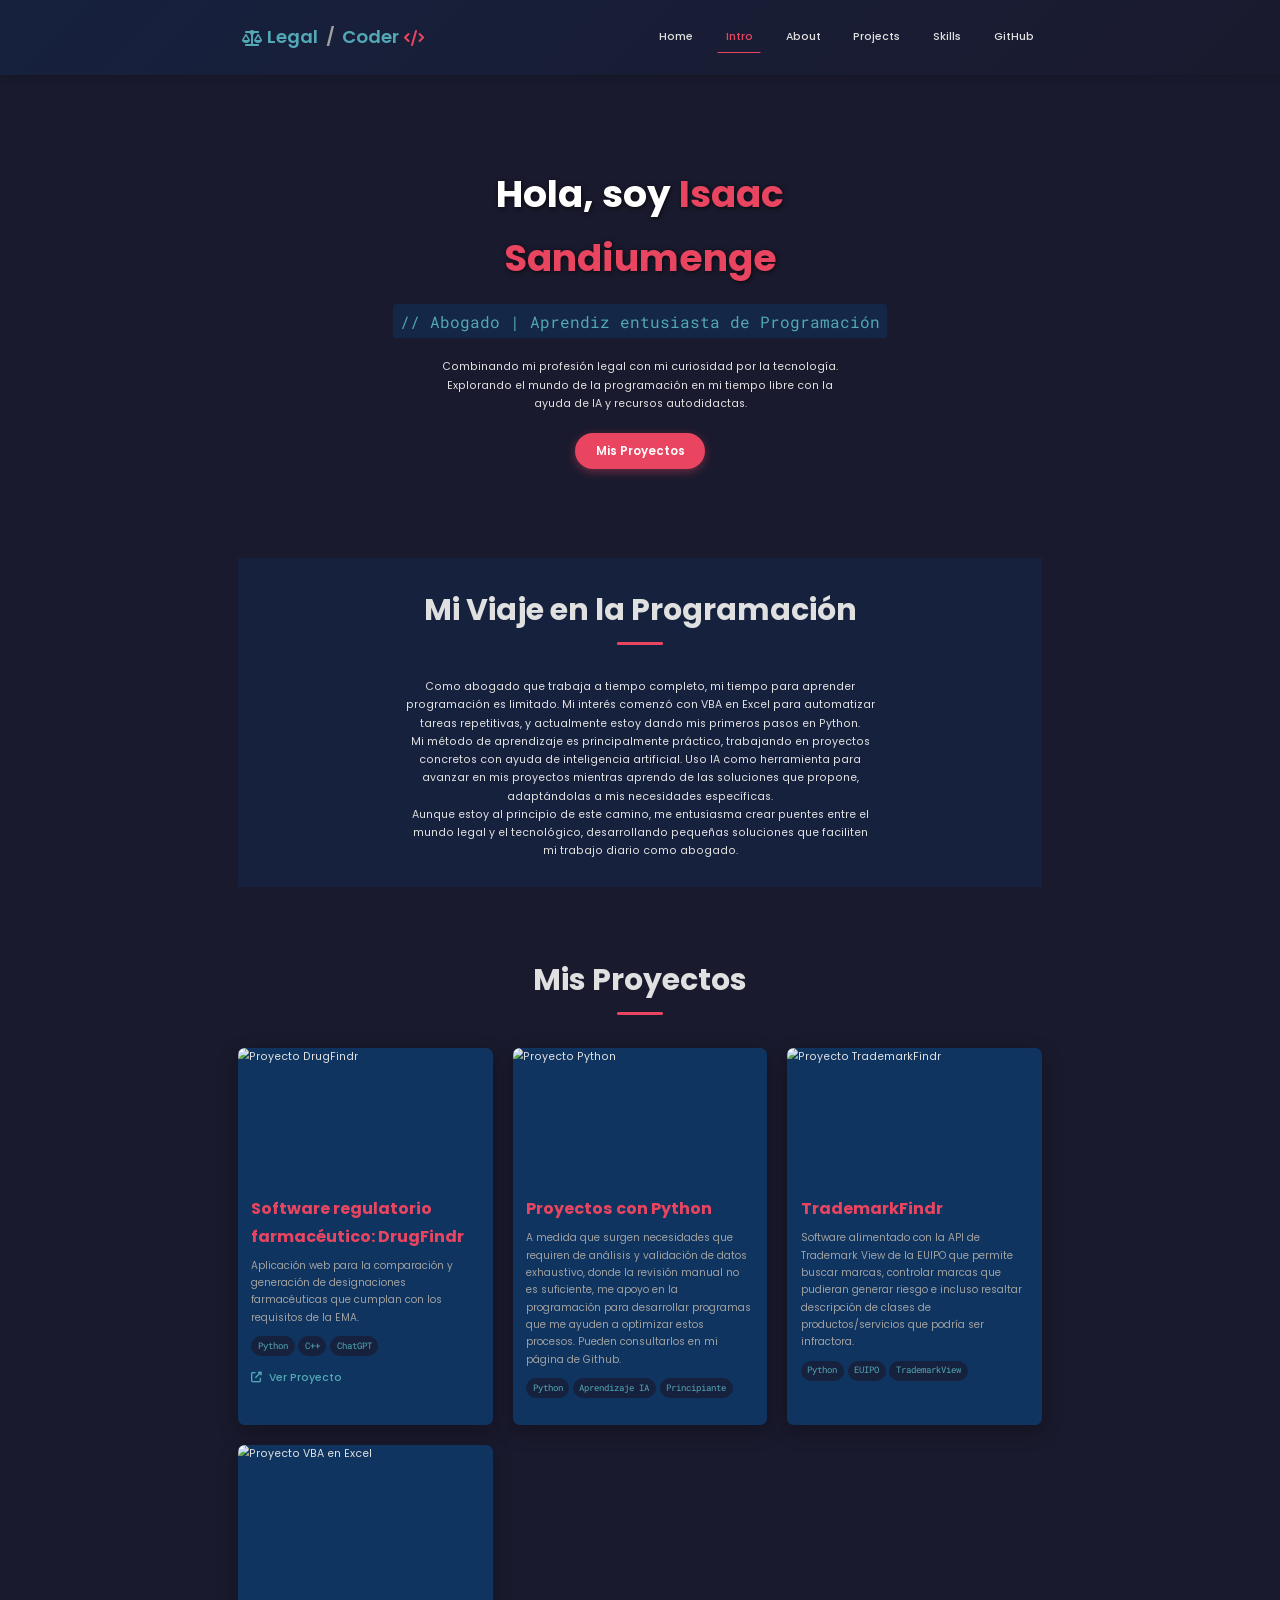
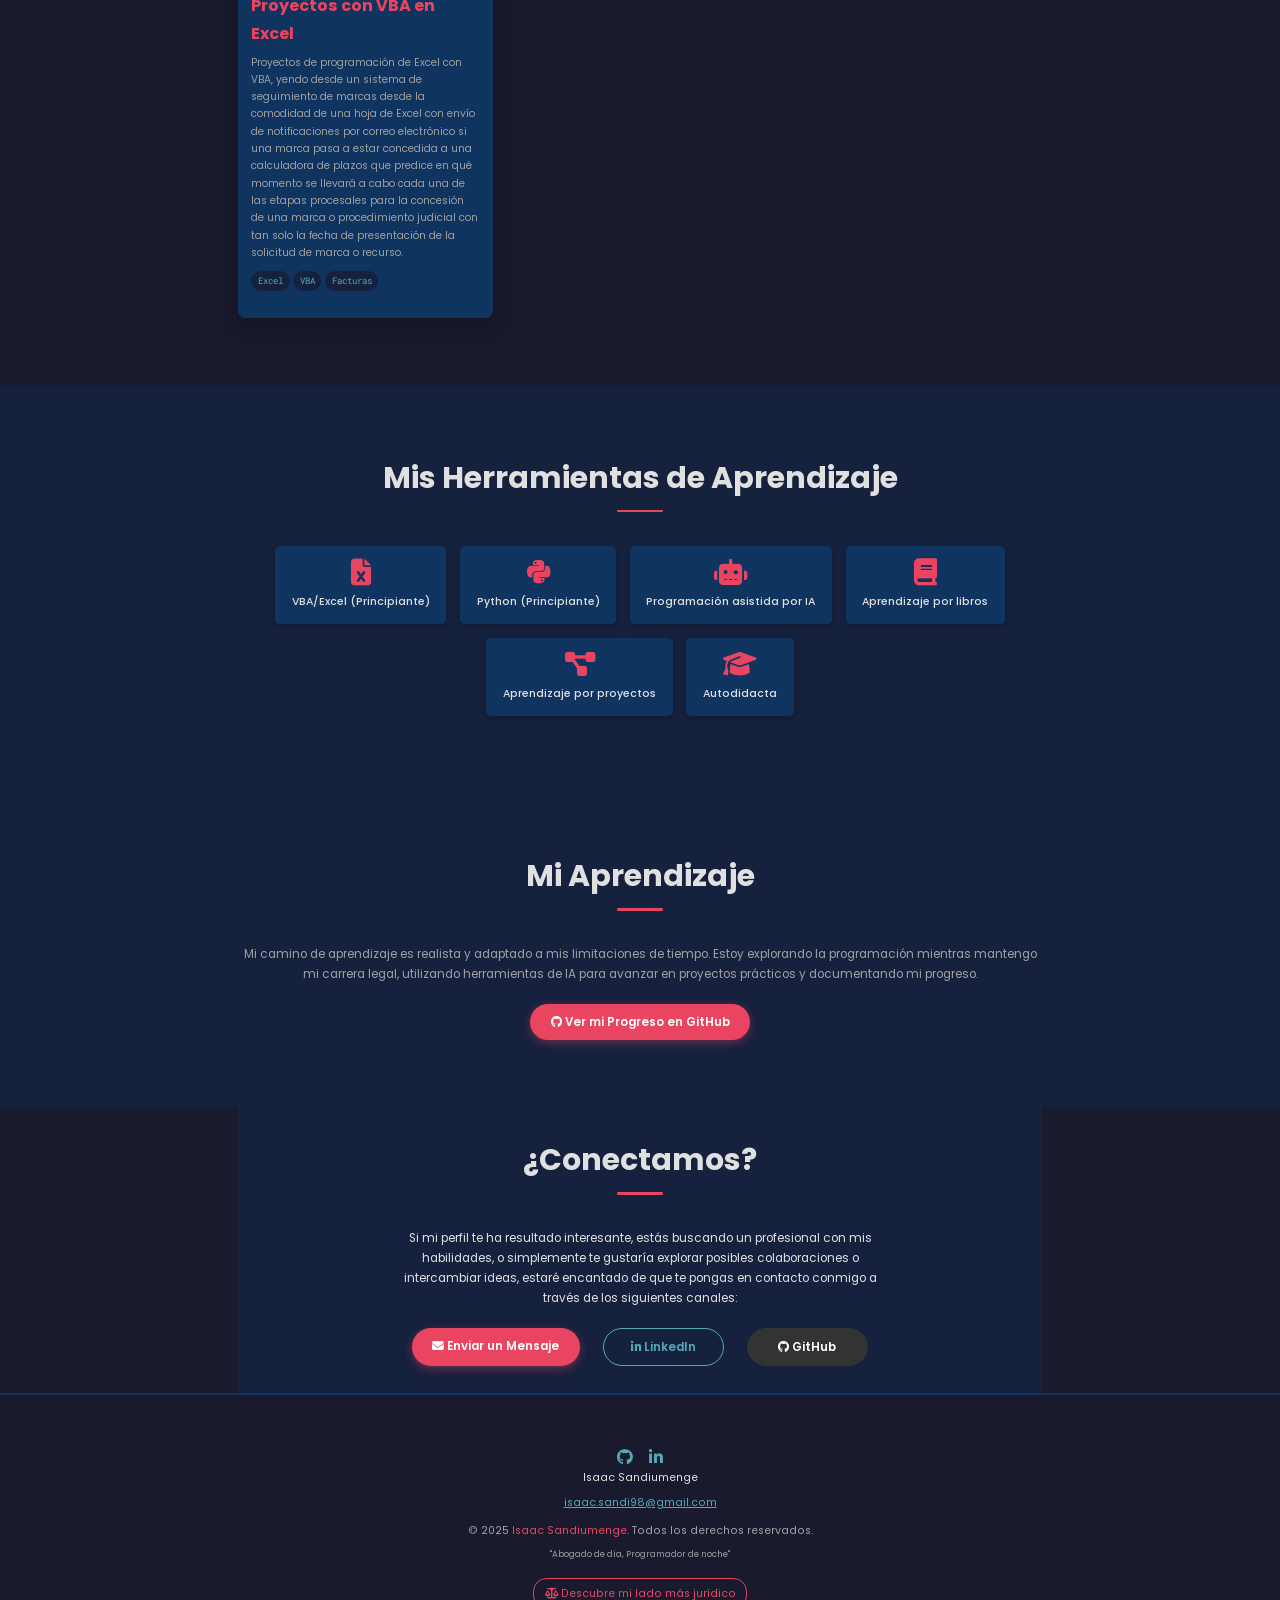
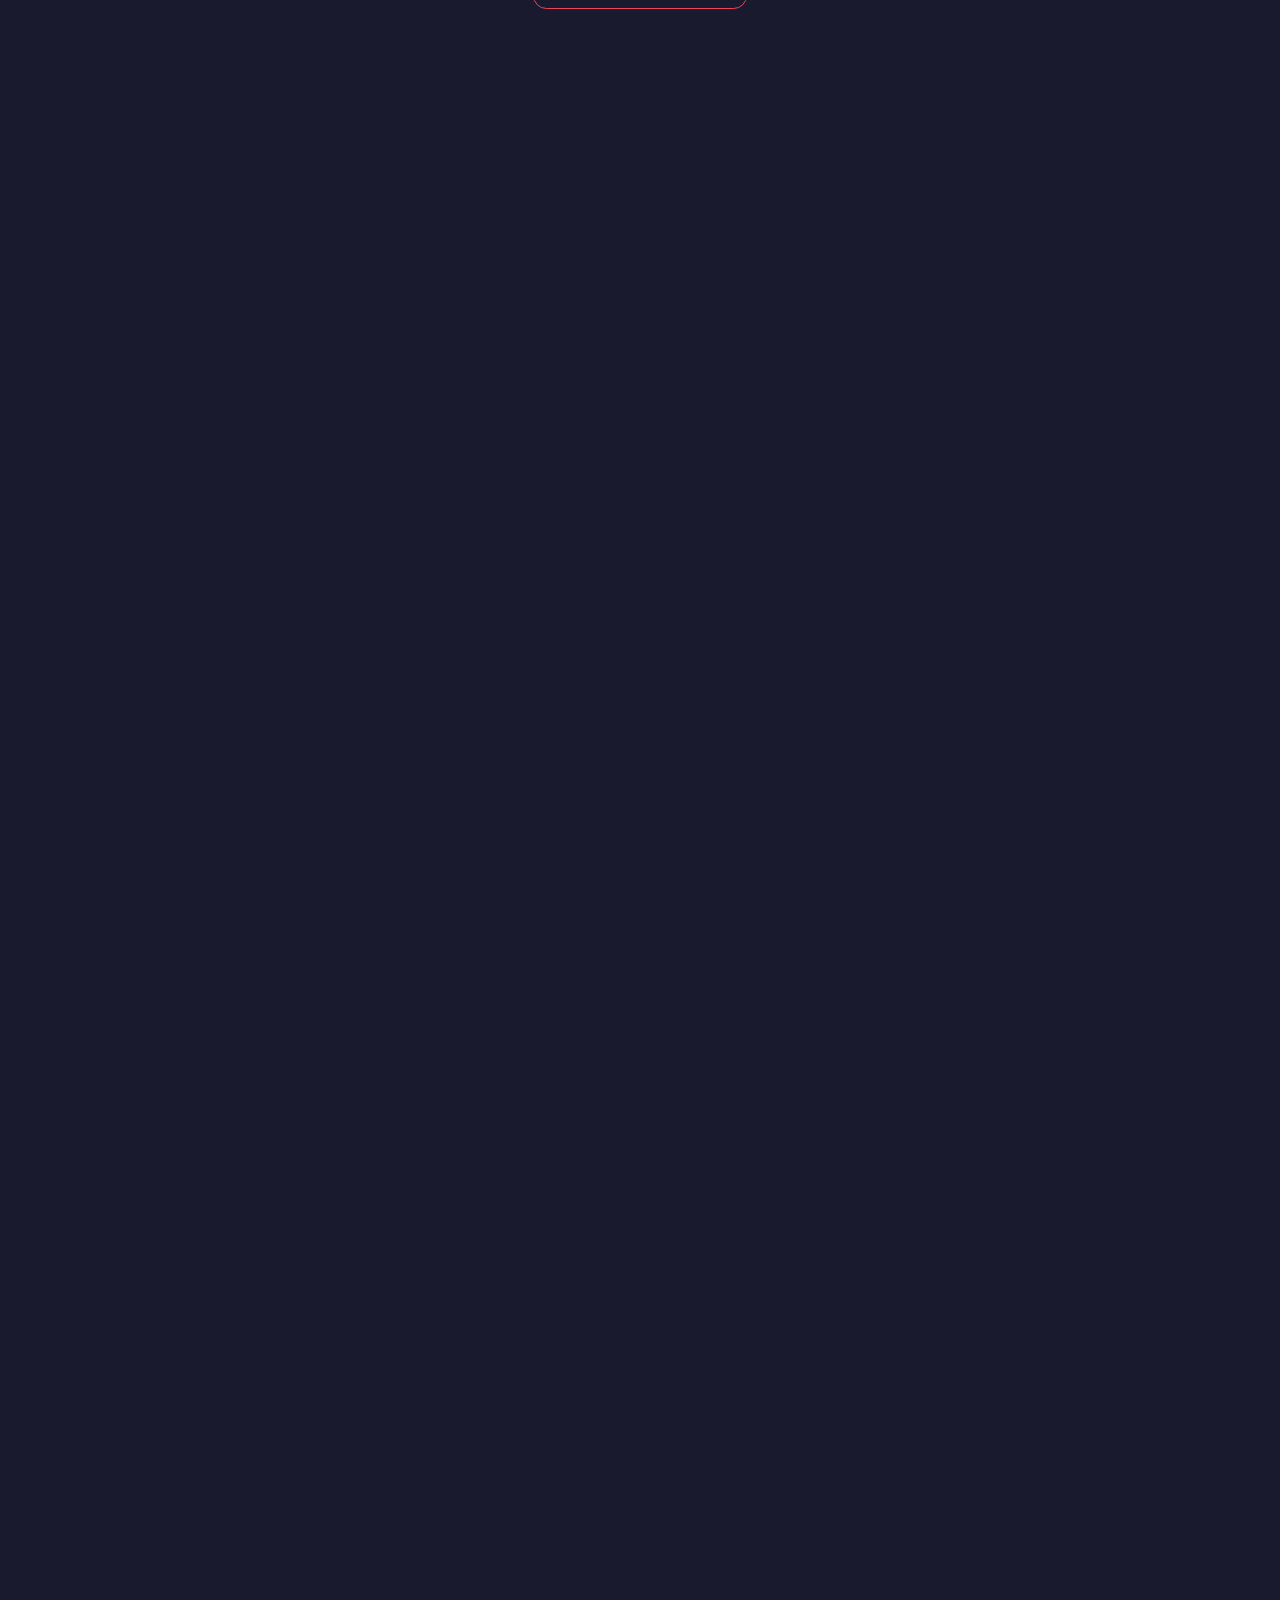
==== commit 0b30fc80: "Add files via upload" ====
--- a/coder.html
+++ b/coder.html
@@ -496,6 +496,42 @@
                 opacity: 1;
                 transform: translateY(0);
             }
+        }
+
+        .balance-link-coder {
+            display: inline-block;
+            margin-top: 15px;
+            color: var(--primary-accent); /* Coral */
+            text-decoration: none;
+            padding: 8px 15px;
+            border: 1px solid var(--primary-accent); /* Coral */
+            border-radius: 20px;
+            transition: background-color var(--transition-speed), color var(--transition-speed), border-color var(--transition-speed);
+        }
+
+        .balance-link-coder:hover {
+            background-color: #FFD700; /* Amarillo dorado más fuerte para el botón en hover */
+            color: var(--bg-dark); /* Texto oscuro para contraste en el botón en hover */
+            border-color: #DAA520; /* Amarillo dorado más oscuro para el borde del botón en hover */
+        }
+
+        .balance-link-coder:active {
+            background-color: #FFD700; /* Amarillo dorado más fuerte para el botón */
+            color: var(--bg-dark); /* Texto oscuro para contraste en el botón */
+            border-color: #DAA520; /* Amarillo dorado más oscuro para el borde del botón */
+        }
+
+        .balance-link-coder:hover i.fa-balance-scale,
+        .balance-link-coder:active i.fa-balance-scale {
+            background-color: white; /* Fondo blanco para el icono */
+            color: black; /* Icono (letra) negro */
+            border: 2px solid #FFD700; /* Borde amarillo fuerte alrededor del icono */
+            border-radius: 50%; /* Para hacerlo redondo */
+            padding: 4px; /* Espacio interno para que el icono no toque el borde */
+            /* Ajustes para asegurar que el icono no cambie mucho de tamaño o posición */
+            display: inline-block; /* Para que padding y border-radius funcionen bien */
+            vertical-align: middle; /* Para alinear mejor con el texto si es necesario */
+            line-height: 1; /* Para controlar la altura si es necesario */
         }
     </style>
 </head>
@@ -655,7 +691,7 @@
             </div>
             <p style="margin-top: 15px; color: var(--text-muted);">&copy; 2025 <a href="#hero" style="color: var(--primary-accent); text-decoration:none;">Isaac Sandiumenge</a>. Todos los derechos reservados.</p>
             <p style="font-size: 0.8rem; color: var(--text-muted); margin-top: 10px;">"Abogado de día, Programador de noche"</p>
-            <a href="lawyer.html" class="balance-link-coder" style="display: inline-block; margin-top: 15px; color: var(--primary-accent); text-decoration: none; padding: 8px 15px; border: 1px solid var(--primary-accent); border-radius: 20px; transition: background-color var(--transition-speed), color var(--transition-speed);"><i class="fas fa-balance-scale"></i> Descubre más jurídico</a>
+            <a href="lawyer.html" class="balance-link-coder"><i class="fas fa-balance-scale"></i> Descubre mi lado más jurídico</a>
         </div>
     </footer>
     
